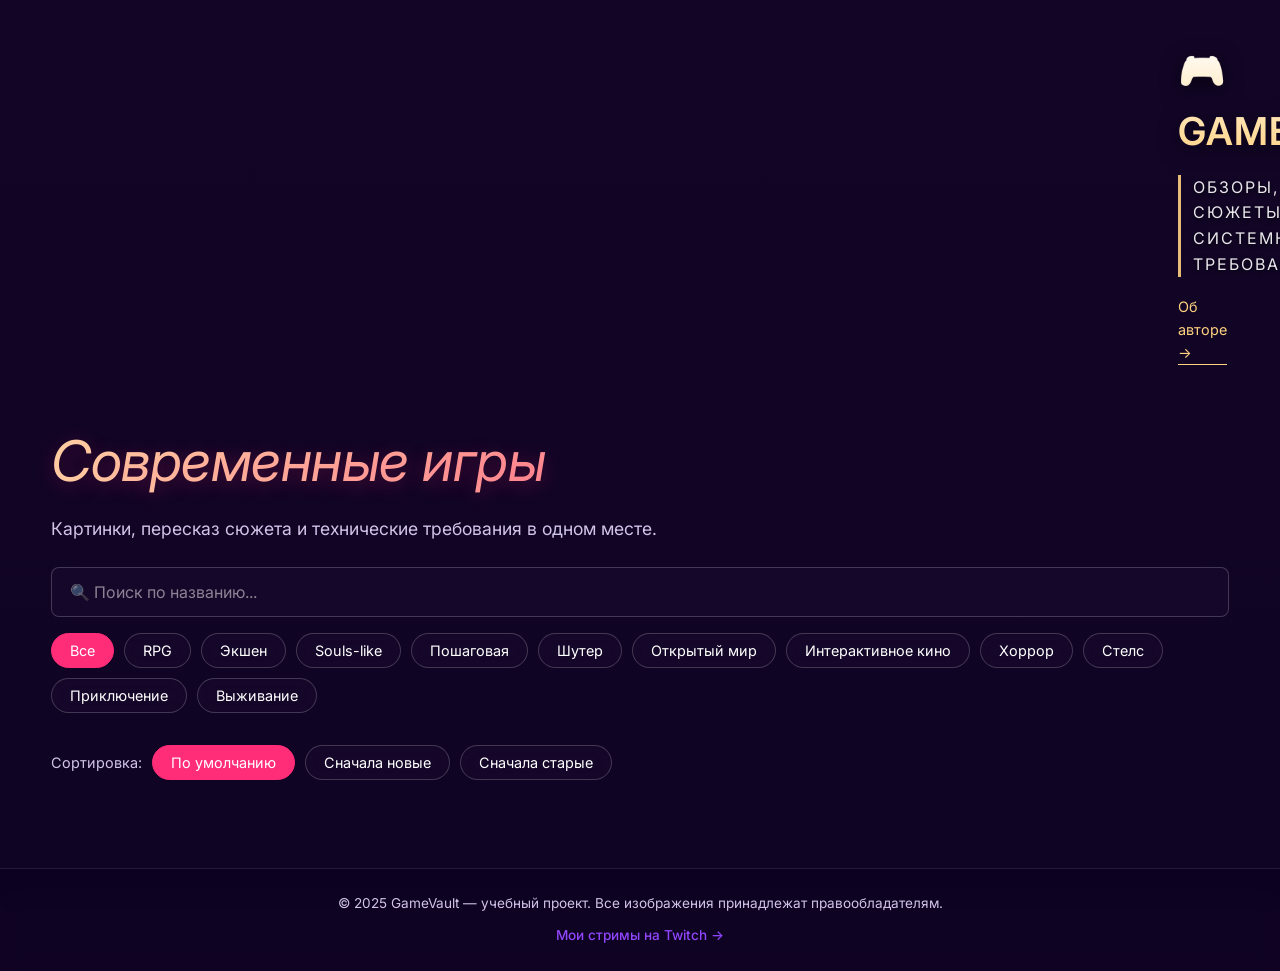
==== index.html @ 9f4f4d4e "Add files via upload" ====
<!DOCTYPE html>
<html lang="ru">
<head>
  <title>GameVault — современные игры</title>

  <!-- Open Graph теги для красивых ссылок в соцсетях -->
  <meta property="og:title" content="GameVault — современные игры" />
  <meta property="og:description" content="Картинки, пересказ сюжета и технические требования в одном месте." />
  <meta property="og:type" content="website" />
  <!-- Ссылка на картинку-превью. ОБЯЗАТЕЛЬНО замените "ВАШ-НИКНЕЙМ" на ваш ник на GitHub, когда загрузите сайт! -->
  <meta property="og:image" content="https://wortezilor.github.io/my-games-site/images/bg.jpg" />
 <meta charset="UTF-8" />
  <meta name="viewport" content="width=device-width, initial-scale=1.0" />
  <title>GameVault — современные игры</title>
  <link rel="preconnect" href="https://fonts.googleapis.com">
  <link rel="preconnect" href="https://fonts.gstatic.com" crossorigin>
  <link href="https://fonts.googleapis.com/css2?family=Inter:wght@400;500;600&display=swap" rel="stylesheet">
  <link rel="stylesheet" href="style.css" />
</head>
<body>

  <header class="site-header">
    <a href="index.html" class="logo">🎮 GameVault</a>
    <p class="tagline">Обзоры, сюжеты и системные требования</p>
	    <a href="about.html" style="color: var(--gold); font-size: 0.9rem; text-decoration: none; margin-top: 10px; border-bottom: 1px solid var(--gold); display: inline-block;">Об авторе →</a>
  </header>

  <main class="container">
    <section class="hero">
      <h1>Современные игры</h1>
      <p>Картинки, пересказ сюжета и технические требования в одном месте.</p>

      <input 
        type="text" 
        id="searchInput" 
        class="search-input" 
        placeholder="🔍 Поиск по названию..."
      />

                 <div class="filters" id="filters">
        <button class="filter-btn active" data-genre="all">Все</button>
        <button class="filter-btn" data-genre="RPG">RPG</button>
        <button class="filter-btn" data-genre="Экшен">Экшен</button>
        <button class="filter-btn" data-genre="Souls-like">Souls-like</button>
        <button class="filter-btn" data-genre="Пошаговая">Пошаговая</button>
        <button class="filter-btn" data-genre="Шутер">Шутер</button>
        <button class="filter-btn" data-genre="Открытый мир">Открытый мир</button>
        <button class="filter-btn" data-genre="Интерактивное кино">Интерактивное кино</button>
        <button class="filter-btn" data-genre="Хоррор">Хоррор</button>
        <button class="filter-btn" data-genre="Стелс">Стелс</button>
        <!-- Добавили новые -->
        <button class="filter-btn" data-genre="Приключение">Приключение</button>
        <button class="filter-btn" data-genre="Выживание">Выживание</button>
      </div>

      <!-- НОВЫЙ БЛОК: Сортировка -->
      <div class="sort-controls" style="margin-bottom: 24px; display: flex; gap: 10px; align-items: center; flex-wrap: wrap;">
        <span style="color: var(--text-dim); font-size: 0.9rem;">Сортировка:</span>
        <button class="filter-btn active sort-btn" data-sort="default">По умолчанию</button>
        <button class="filter-btn sort-btn" data-sort="newest">Сначала новые</button>
        <button class="filter-btn sort-btn" data-sort="oldest">Сначала старые</button>
      </div>
    </section>

    <section id="gamesGrid" class="games-grid"></section>
    <p id="noResults" class="no-results" hidden>Игр не найдено 😔</p>
  </main>

    <footer class="site-footer">
    <p>© 2025 GameVault — учебный проект. Все изображения принадлежат правообладателям.</p>
    <p style="margin-top: 10px;">
      <a href="https://www.twitch.tv/wortezilor" target="_blank" rel="noopener noreferrer" style="color: #9146FF; font-weight: 500; text-decoration: none;">Мои стримы на Twitch →</a>
    </p>
  </footer>

  <script src="data/games.js"></script>
    <!-- Кнопка наверх -->
  <button id="scrollTopBtn" class="scroll-top" title="Наверх">↑</button>
  <script src="script.js"></script>
</body>
</html>
---- style.css ----
/* GameVault — полный файл стилей (v10 финал) */

* { box-sizing: border-box; margin: 0; padding: 0; }

:root {
  --accent: #ff2d78;
  --accent-2: #ff6b1a;
  --gold: #ffd280;
  --bg-card: rgba(26, 10, 46, 0.75); 
  --border: rgba(255, 45, 120, 0.3);
  --text: #ffffff;
  --text-dim: #d1c4e9;
}

body {
  font-family: 'Inter', system-ui, sans-serif;
  background-color: #1a0a2e;
  
  /* Фон с пальмами из папки images */
  background-image: 
    linear-gradient(rgba(13, 2, 33, 0.6), rgba(13, 2, 33, 0.8)),
    url('images/bg.jpg');
  background-size: cover;
  background-position: center;
  background-attachment: fixed;
  background-repeat: no-repeat;
  
  color: var(--text);
  line-height: 1.6;
  min-height: 100vh;
  display: flex;
  flex-direction: column;
}

img { display: block; max-width: 100%; }
a { color: inherit; text-decoration: none; }

.container {
  width: min(1200px, 92%);
  margin: 0 auto;
  flex: 1;
  padding: 32px 0 64px;
}

/* ===== ХЕДЕР / ФУТЕР ===== */
.site-header {
  display: flex;
  flex-direction: column;
  align-items: flex-start;
  gap: 8px;
  padding: 40px min(1200px, 92%) 20px;
}

.logo {
  font-family: 'Inter', sans-serif;
  font-size: 2.4rem;
  font-weight: 600;
  letter-spacing: 1px;
  text-decoration: none;
  
  /* Бело-золотой градиент */
  background: linear-gradient(180deg, #ffffff 0%, var(--gold) 100%);
  -webkit-background-clip: text;
  background-clip: text;
  -webkit-text-fill-color: transparent;
  color: transparent;
  
  filter: drop-shadow(0 4px 10px rgba(0,0,0,0.6));
  text-transform: uppercase;
}

.tagline {
  color: #fff;
  font-family: 'Inter', sans-serif;
  font-size: 1rem;
  font-weight: 400;
  letter-spacing: 2px;
  text-transform: uppercase;
  opacity: 0.9;
  text-shadow: 0 2px 5px rgba(0,0,0,0.8);
  border-left: 3px solid var(--gold);
  padding-left: 12px;
  margin-top: 4px;
}

.back-link {
  color: var(--gold);
  font-weight: 500;
  font-size: 1rem;
  text-decoration: none;
  text-transform: uppercase;
  letter-spacing: 1px;
  text-shadow: 0 2px 5px rgba(0,0,0,0.8);
  transition: color 0.2s;
}
.back-link:hover { color: #fff; }

.site-footer {
  text-align: center;
  padding: 24px;
  color: var(--text-dim);
  font-size: 0.85rem;
  border-top: 1px solid rgba(255, 255, 255, 0.1);
  background: rgba(13, 2, 33, 0.8);
  backdrop-filter: blur(10px);
}

/* ===== ГЛАВНАЯ ===== */
.hero h1 {
  font-size: clamp(2.2rem, 5vw, 3.5rem);
  font-weight: 400;
  font-style: italic;
  margin-bottom: 8px;
  
  background: linear-gradient(90deg, #ffd6a5 0%, #ff2d78 100%);
  -webkit-background-clip: text;
  background-clip: text;
  -webkit-text-fill-color: transparent;
  color: transparent;
  
  text-shadow: 0 4px 20px rgba(255, 45, 120, 0.3);
  letter-spacing: -0.5px;
}
.hero p { color: var(--text-dim); margin-bottom: 24px; font-weight: 400; font-size: 1.1rem; }

.search-input {
  width: 100%;
  padding: 14px 18px;
  border-radius: 8px;
  border: 1px solid rgba(255, 255, 255, 0.2);
  background: rgba(26, 10, 46, 0.6);
  backdrop-filter: blur(10px);
  color: var(--text);
  font-family: 'Inter', sans-serif;
  font-size: 1rem;
  font-weight: 400;
  outline: none;
  margin-bottom: 16px;
  transition: border-color 0.2s, background 0.2s;
}
.search-input:focus {
  border-color: var(--accent);
  background: rgba(26, 10, 46, 0.9);
}
.search-input::placeholder { color: rgba(255, 255, 255, 0.5); }

.filters { display: flex; gap: 10px; flex-wrap: wrap; margin-bottom: 32px; }
.filter-btn {
  padding: 8px 18px;
  border-radius: 20px;
  border: 1px solid rgba(255, 255, 255, 0.2);
  background: rgba(26, 10, 46, 0.5);
  backdrop-filter: blur(10px);
  color: var(--text);
  cursor: pointer;
  font-family: 'Inter', sans-serif;
  font-size: 0.9rem;
  font-weight: 400;
  transition: all 0.2s;
}
.filter-btn:hover { border-color: var(--accent); background: rgba(255, 45, 120, 0.2); }
.filter-btn.active { background: var(--accent); color: #fff; border-color: var(--accent); }

/* ===== КАРТОЧКИ ===== */
.games-grid {
  display: grid;
  grid-template-columns: repeat(auto-fill, minmax(280px, 1fr));
  gap: 24px;
}
.game-card {
  background: var(--bg-card);
  backdrop-filter: blur(12px);
  border: 1px solid rgba(255, 255, 255, 0.1);
  border-radius: 12px;
  overflow: hidden;
  transition: transform 0.2s, border-color 0.2s, box-shadow 0.2s;
  display: flex;
  flex-direction: column;
}
.game-card:hover {
  transform: translateY(-6px);
  border-color: var(--accent);
  box-shadow: 0 12px 30px rgba(255, 45, 120, 0.3);
}
.card-cover { 
  overflow: hidden; 
  background: #171a22;
  width: 100%;
}
.card-cover img {
  width: 100%;
  aspect-ratio: 16 / 10;
  object-fit: cover;
  transition: transform 0.4s;
}
.game-card:hover .card-cover img { transform: scale(1.05); }
.card-body { padding: 16px; flex: 1; display: flex; flex-direction: column; }
.card-body h3 { margin-bottom: 4px; font-size: 1.1rem; font-weight: 500; color: #fff; }
.card-genre { color: var(--accent-2); font-size: 0.85rem; font-weight: 400; margin-bottom: 8px; }
.card-desc { color: var(--text-dim); font-size: 0.9rem; font-weight: 400; }

.no-results { text-align: center; color: var(--text-dim); padding: 40px 0; font-size: 1.1rem; }

/* ===== СТРАНИЦА ИГРЫ ===== */
.game-detail h1 {
  font-size: clamp(1.8rem, 4vw, 2.5rem);
  font-weight: 500;
  color: #fff;
  text-shadow: 0 2px 15px rgba(0,0,0,0.5);
}
.detail-top { display: grid; grid-template-columns: 360px 1fr; gap: 28px; margin-bottom: 40px; }
@media (max-width: 720px) { .detail-top { grid-template-columns: 1fr; } }

.detail-cover {
  width: 100%;
  border-radius: 12px;
  border: 1px solid rgba(255, 255, 255, 0.2);
  object-fit: cover;
  cursor: zoom-in;
  transition: transform 0.2s, border-color 0.2s;
}
.detail-cover:hover { transform: scale(1.02); border-color: var(--accent); }

.meta { color: var(--accent-2); font-weight: 500; margin: 8px 0; font-size: 0.95rem; }
.release { color: var(--text-dim); margin-bottom: 12px; font-weight: 400; }
.platforms { display: flex; gap: 8px; flex-wrap: wrap; margin-bottom: 16px; }
.tag { padding: 4px 12px; border-radius: 20px; background: rgba(255, 255, 255, 0.1); color: #fff; font-size: 0.8rem; font-weight: 400; border: 1px solid rgba(255, 255, 255, 0.2); }
.short-desc { color: var(--text-dim); font-weight: 400; }

.game-detail section { margin-bottom: 40px; }
.game-detail h2 { font-size: 1.3rem; font-weight: 500; margin-bottom: 16px; padding-bottom: 8px; border-bottom: 1px solid rgba(255, 255, 255, 0.2); color: #fff; }
.game-detail h2 small { font-size: 0.8rem; color: var(--text-dim); font-weight: 400; margin-left: 8px; }
.game-detail h3 { margin-bottom: 10px; color: #fff; font-size: 1.1rem; font-weight: 500; }

/* ===== ГАЛЕРЕЯ ===== */
.gallery { display: grid; grid-template-columns: repeat(auto-fill, minmax(320px, 1fr)); gap: 16px; }
.gallery img { width: 100%; aspect-ratio: 16 / 9; object-fit: cover; border-radius: 8px; border: 1px solid rgba(255, 255, 255, 0.1); cursor: zoom-in; transition: transform 0.2s, border-color 0.2s; }
.gallery img:hover { transform: scale(1.02); border-color: var(--accent); }

/* ===== VK ВИДЕО ===== */
.video-wrap { position: relative; padding-bottom: 56.25%; height: 0; border-radius: 8px; overflow: hidden; border: 1px solid rgba(255, 255, 255, 0.1); background: #000; }
.video-wrap iframe { position: absolute; inset: 0; width: 100%; height: 100%; border: 0; }

/* ===== СЮЖЕТ ===== */
.story p { color: var(--text-dim); margin-bottom: 12px; font-weight: 400; }
.story details { margin-top: 12px; padding: 12px 16px; background: var(--bg-card); backdrop-filter: blur(10px); border: 1px solid rgba(255, 255, 255, 0.1); border-radius: 8px; }
.story summary { cursor: pointer; color: var(--accent-2); font-weight: 500; }

/* ===== ТРЕБОВАНИЯ ===== */
.req-grid { display: grid; grid-template-columns: 1fr 1fr; gap: 24px; }
@media (max-width: 720px) { .req-grid { grid-template-columns: 1fr; } }
.req-grid table { width: 100%; border-collapse: collapse; background: var(--bg-card); backdrop-filter: blur(10px); border-radius: 8px; overflow: hidden; border: 1px solid rgba(255, 255, 255, 0.1); }
.req-grid td { padding: 10px 14px; border-bottom: 1px solid rgba(255, 255, 255, 0.1); font-size: 0.9rem; font-weight: 400; }
.req-grid tr:last-child td { border-bottom: 0; }
.req-grid td:first-child { color: var(--text-dim); width: 40%; }

.loading { text-align: center; color: var(--text-dim); padding: 60px 0; }

/* ===== ЛАЙТБОКС ===== */
.lightbox { position: fixed; inset: 0; background: rgba(13, 2, 33, 0.95); backdrop-filter: blur(10px); z-index: 1000; display: flex; align-items: center; justify-content: center; padding: 40px; animation: fadeIn 0.2s ease; }
.lightbox[hidden] { display: none; }
@keyframes fadeIn { from { opacity: 0; } to { opacity: 1; } }
.lightbox img { max-width: 92vw; max-height: 88vh; width: auto; height: auto; object-fit: contain; border-radius: 8px; box-shadow: 0 20px 60px rgba(0, 0, 0, 0.8); animation: zoomIn 0.25s ease; }
@keyframes zoomIn { from { transform: scale(0.95); opacity: 0; } to { transform: scale(1); opacity: 1; } }

.lb-close, .lb-prev, .lb-next { position: absolute; background: rgba(26, 10, 46, 0.8); border: 1px solid rgba(255, 255, 255, 0.3); color: #fff; cursor: pointer; transition: all 0.2s; z-index: 1001; font-family: 'Inter', sans-serif; font-weight: 400; }
.lb-close { top: 24px; right: 24px; width: 48px; height: 48px; border-radius: 50%; font-size: 1.2rem; }
.lb-close:hover { background: var(--accent); border-color: var(--accent); }
.lb-prev, .lb-next { top: 50%; transform: translateY(-50%); width: 56px; height: 56px; border-radius: 50%; font-size: 1.8rem; display: flex; align-items: center; justify-content: center; }
.lb-prev { left: 24px; }
.lb-next { right: 24px; }
.lb-prev:hover, .lb-next:hover { background: var(--accent); border-color: var(--accent); }
@media (max-width: 600px) { .lightbox { padding: 16px; } .lb-prev, .lb-next { width: 44px; height: 44px; font-size: 1.5rem; } .lb-close { width: 40px; height: 40px; top: 16px; right: 16px; } }
/* ===== КНОПКА ВВЕРХ ===== */
.scroll-top {
  position: fixed;
  bottom: 30px;
  right: 30px;
  width: 50px;
  height: 50px;
  border-radius: 50%;
  background: var(--gold);
  color: #1a0a2e;
  border: none;
  font-size: 1.5rem;
  font-weight: bold;
  cursor: pointer;
  display: flex;
  align-items: center;
  justify-content: center;
  opacity: 0;
  visibility: hidden;
  transition: all 0.3s ease;
  z-index: 999;
  box-shadow: 0 4px 15px rgba(0,0,0,0.5);
}

.scroll-top.show {
  opacity: 1;
  visibility: visible;
}

.scroll-top:hover {
  background: #fff;
  transform: translateY(-5px);
}
/* ===== СТРАНИЦА ОБ АВТОРЕ ===== */
.about-card {
  background: var(--bg-card);
  backdrop-filter: blur(12px);
  border: 1px solid rgba(255, 255, 255, 0.1);
  border-radius: 16px;
  padding: 40px;
  max-width: 800px;
  margin: 0 auto;
  text-align: center;
}

.about-avatar {
  width: 200px; /* Уменьшили размер (было 260) */
  height: 200px; 
  object-fit: cover; 
  border-radius: 24px; /* Увеличили скругление (было 12, стало более круглым) */
  display: block;
  margin: 0 auto 20px; 
  border: 3px solid var(--gold); 
  box-shadow: 0 8px 25px rgba(0, 0, 0, 0.6); 
}

.about-card h1 {
  font-size: 2rem;
  font-weight: 500;
  color: var(--gold);
  margin-bottom: 20px;
}

.about-text {
  color: var(--text-dim);
  font-size: 1.1rem;
  margin-bottom: 16px;
  line-height: 1.8;
}

.about-games {
  margin-top: 40px;
  padding-top: 20px;
  border-top: 1px solid rgba(255, 255, 255, 0.1);
}

.about-games h2 {
  font-size: 1.2rem;
  color: #fff;
  font-weight: 500;
  margin-bottom: 20px;
}

.about-games-grid {
  display: flex;
  justify-content: center;
  gap: 15px;
  flex-wrap: wrap;
}

.about-games-grid img {
  width: 120px;
  border-radius: 8px;
  border: 1px solid rgba(255, 255, 255, 0.2);
}
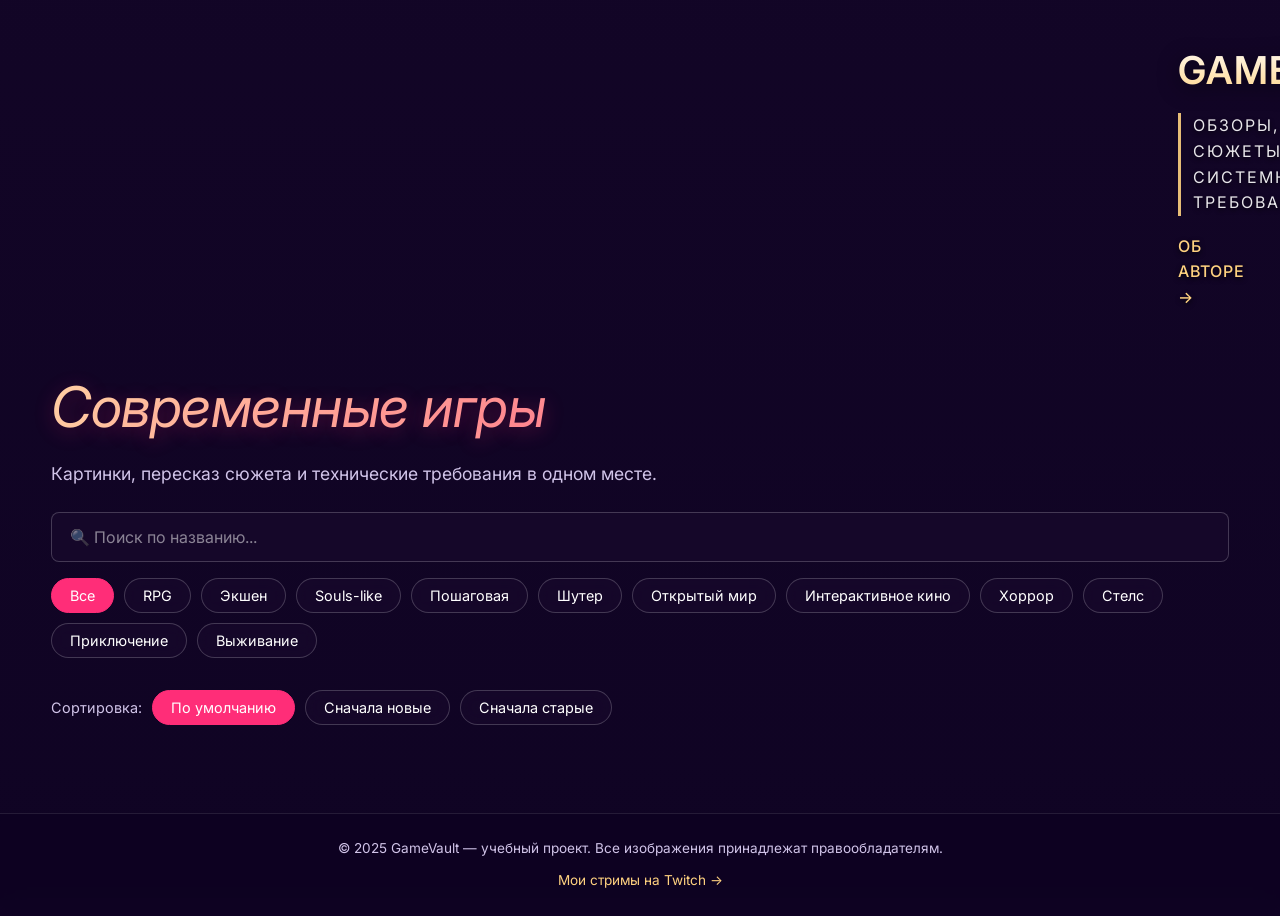
==== commit 61543c25: "index.html" ====
--- a/index.html
+++ b/index.html
@@ -1,17 +1,15 @@
 <!DOCTYPE html>
 <html lang="ru">
 <head>
+  <meta charset="UTF-8" />
+  <meta name="viewport" content="width=device-width, initial-scale=1.0" />
   <title>GameVault — современные игры</title>
-
-  <!-- Open Graph теги для красивых ссылок в соцсетях -->
+  
   <meta property="og:title" content="GameVault — современные игры" />
   <meta property="og:description" content="Картинки, пересказ сюжета и технические требования в одном месте." />
   <meta property="og:type" content="website" />
-  <!-- Ссылка на картинку-превью. ОБЯЗАТЕЛЬНО замените "ВАШ-НИКНЕЙМ" на ваш ник на GitHub, когда загрузите сайт! -->
   <meta property="og:image" content="https://wortezilor.github.io/my-games-site/images/bg.jpg" />
- <meta charset="UTF-8" />
-  <meta name="viewport" content="width=device-width, initial-scale=1.0" />
-  <title>GameVault — современные игры</title>
+  
   <link rel="preconnect" href="https://fonts.googleapis.com">
   <link rel="preconnect" href="https://fonts.gstatic.com" crossorigin>
   <link href="https://fonts.googleapis.com/css2?family=Inter:wght@400;500;600&display=swap" rel="stylesheet">
@@ -20,9 +18,9 @@
 <body>
 
   <header class="site-header">
-    <a href="index.html" class="logo">🎮 GameVault</a>
+    <a href="index.html" class="logo">GameVault</a>
     <p class="tagline">Обзоры, сюжеты и системные требования</p>
-	    <a href="about.html" style="color: var(--gold); font-size: 0.9rem; text-decoration: none; margin-top: 10px; border-bottom: 1px solid var(--gold); display: inline-block;">Об авторе →</a>
+    <a href="about.html" class="back-link" style="margin-top: 10px;">Об авторе →</a>
   </header>
 
   <main class="container">
@@ -37,7 +35,7 @@
         placeholder="🔍 Поиск по названию..."
       />
 
-                 <div class="filters" id="filters">
+      <div class="filters" id="filters">
         <button class="filter-btn active" data-genre="all">Все</button>
         <button class="filter-btn" data-genre="RPG">RPG</button>
         <button class="filter-btn" data-genre="Экшен">Экшен</button>
@@ -48,12 +46,10 @@
         <button class="filter-btn" data-genre="Интерактивное кино">Интерактивное кино</button>
         <button class="filter-btn" data-genre="Хоррор">Хоррор</button>
         <button class="filter-btn" data-genre="Стелс">Стелс</button>
-        <!-- Добавили новые -->
         <button class="filter-btn" data-genre="Приключение">Приключение</button>
         <button class="filter-btn" data-genre="Выживание">Выживание</button>
       </div>
 
-      <!-- НОВЫЙ БЛОК: Сортировка -->
       <div class="sort-controls" style="margin-bottom: 24px; display: flex; gap: 10px; align-items: center; flex-wrap: wrap;">
         <span style="color: var(--text-dim); font-size: 0.9rem;">Сортировка:</span>
         <button class="filter-btn active sort-btn" data-sort="default">По умолчанию</button>
@@ -66,16 +62,26 @@
     <p id="noResults" class="no-results" hidden>Игр не найдено 😔</p>
   </main>
 
-    <footer class="site-footer">
+  <footer class="site-footer">
     <p>© 2025 GameVault — учебный проект. Все изображения принадлежат правообладателям.</p>
-    <p style="margin-top: 10px;">
-      <a href="https://www.twitch.tv/wortezilor" target="_blank" rel="noopener noreferrer" style="color: #9146FF; font-weight: 500; text-decoration: none;">Мои стримы на Twitch →</a>
-    </p>
+    <p style="margin-top: 10px;"><a href="https://www.twitch.tv/твой_ник" target="_blank" style="color: var(--gold); text-decoration: none;">Мои стримы на Twitch →</a></p>
   </footer>
 
+  <button id="scrollTopBtn" class="scroll-top" title="Наверх">↑</button>
+
   <script src="data/games.js"></script>
-    <!-- Кнопка наверх -->
-  <button id="scrollTopBtn" class="scroll-top" title="Наверх">↑</button>
   <script src="script.js"></script>
+  <script>
+    const scrollTopBtn = document.getElementById("scrollTopBtn");
+    if (scrollTopBtn) {
+      window.addEventListener("scroll", () => {
+        if (window.scrollY > 300) scrollTopBtn.classList.add("show");
+        else scrollTopBtn.classList.remove("show");
+      });
+      scrollTopBtn.addEventListener("click", () => {
+        window.scrollTo({ top: 0, behavior: "smooth" });
+      });
+    }
+  </script>
 </body>
-</html>+</html>
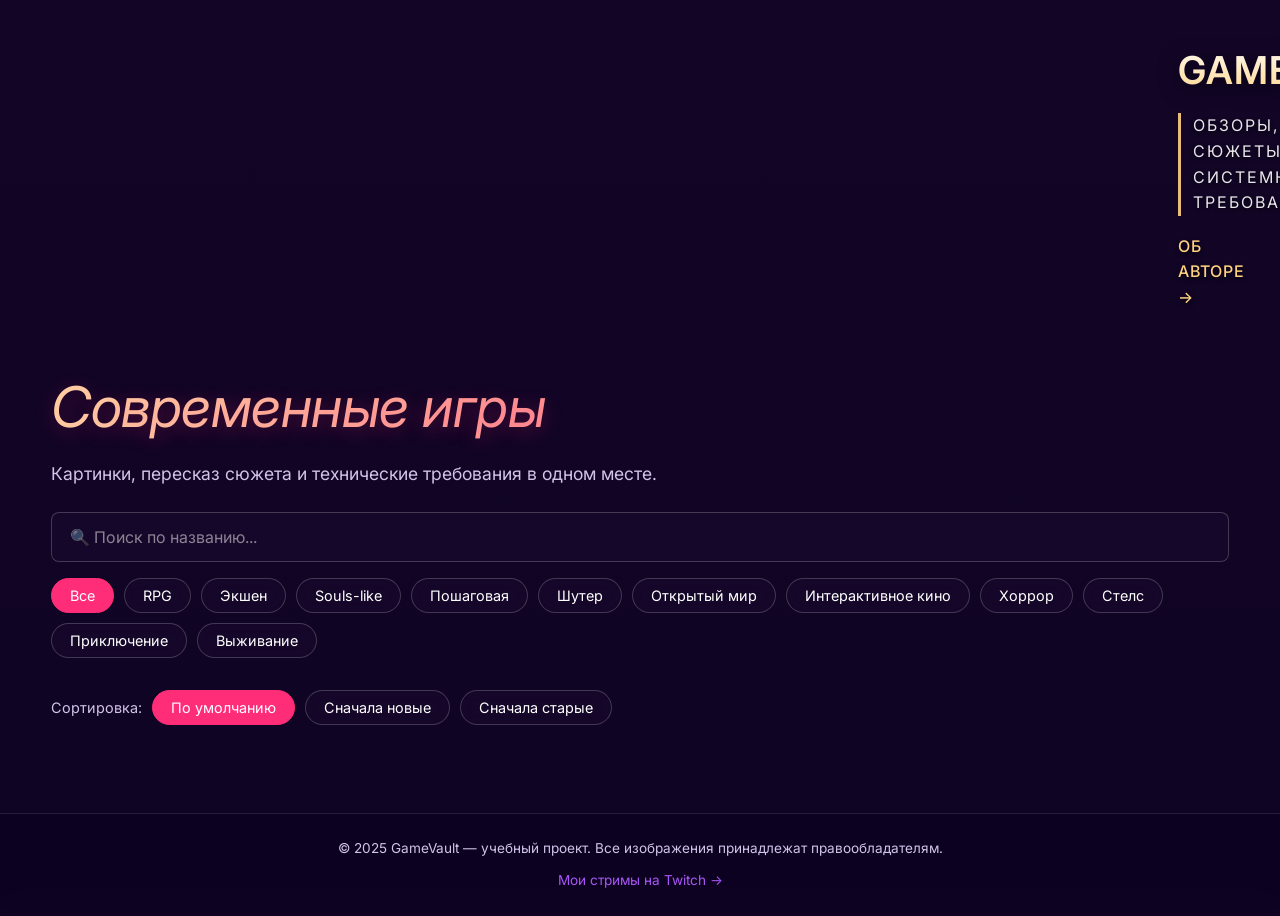
==== commit 571b45ad: "index.html" ====
--- a/index.html
+++ b/index.html
@@ -8,7 +8,6 @@
   <meta property="og:title" content="GameVault — современные игры" />
   <meta property="og:description" content="Картинки, пересказ сюжета и технические требования в одном месте." />
   <meta property="og:type" content="website" />
-  <meta property="og:image" content="https://wortezilor.github.io/my-games-site/images/bg.jpg" />
   
   <link rel="preconnect" href="https://fonts.googleapis.com">
   <link rel="preconnect" href="https://fonts.gstatic.com" crossorigin>
@@ -28,12 +27,7 @@
       <h1>Современные игры</h1>
       <p>Картинки, пересказ сюжета и технические требования в одном месте.</p>
 
-      <input 
-        type="text" 
-        id="searchInput" 
-        class="search-input" 
-        placeholder="🔍 Поиск по названию..."
-      />
+      <input type="text" id="searchInput" class="search-input" placeholder="🔍 Поиск по названию..." />
 
       <div class="filters" id="filters">
         <button class="filter-btn active" data-genre="all">Все</button>
@@ -64,7 +58,7 @@
 
   <footer class="site-footer">
     <p>© 2025 GameVault — учебный проект. Все изображения принадлежат правообладателям.</p>
-    <p style="margin-top: 10px;"><a href="https://www.twitch.tv/твой_ник" target="_blank" style="color: var(--gold); text-decoration: none;">Мои стримы на Twitch →</a></p>
+    <p style="margin-top: 10px;"><a href="https://www.twitch.tv/ВАШ_НИК" target="_blank" style="color: #a855f7; text-decoration: none;">Мои стримы на Twitch →</a></p>
   </footer>
 
   <button id="scrollTopBtn" class="scroll-top" title="Наверх">↑</button>
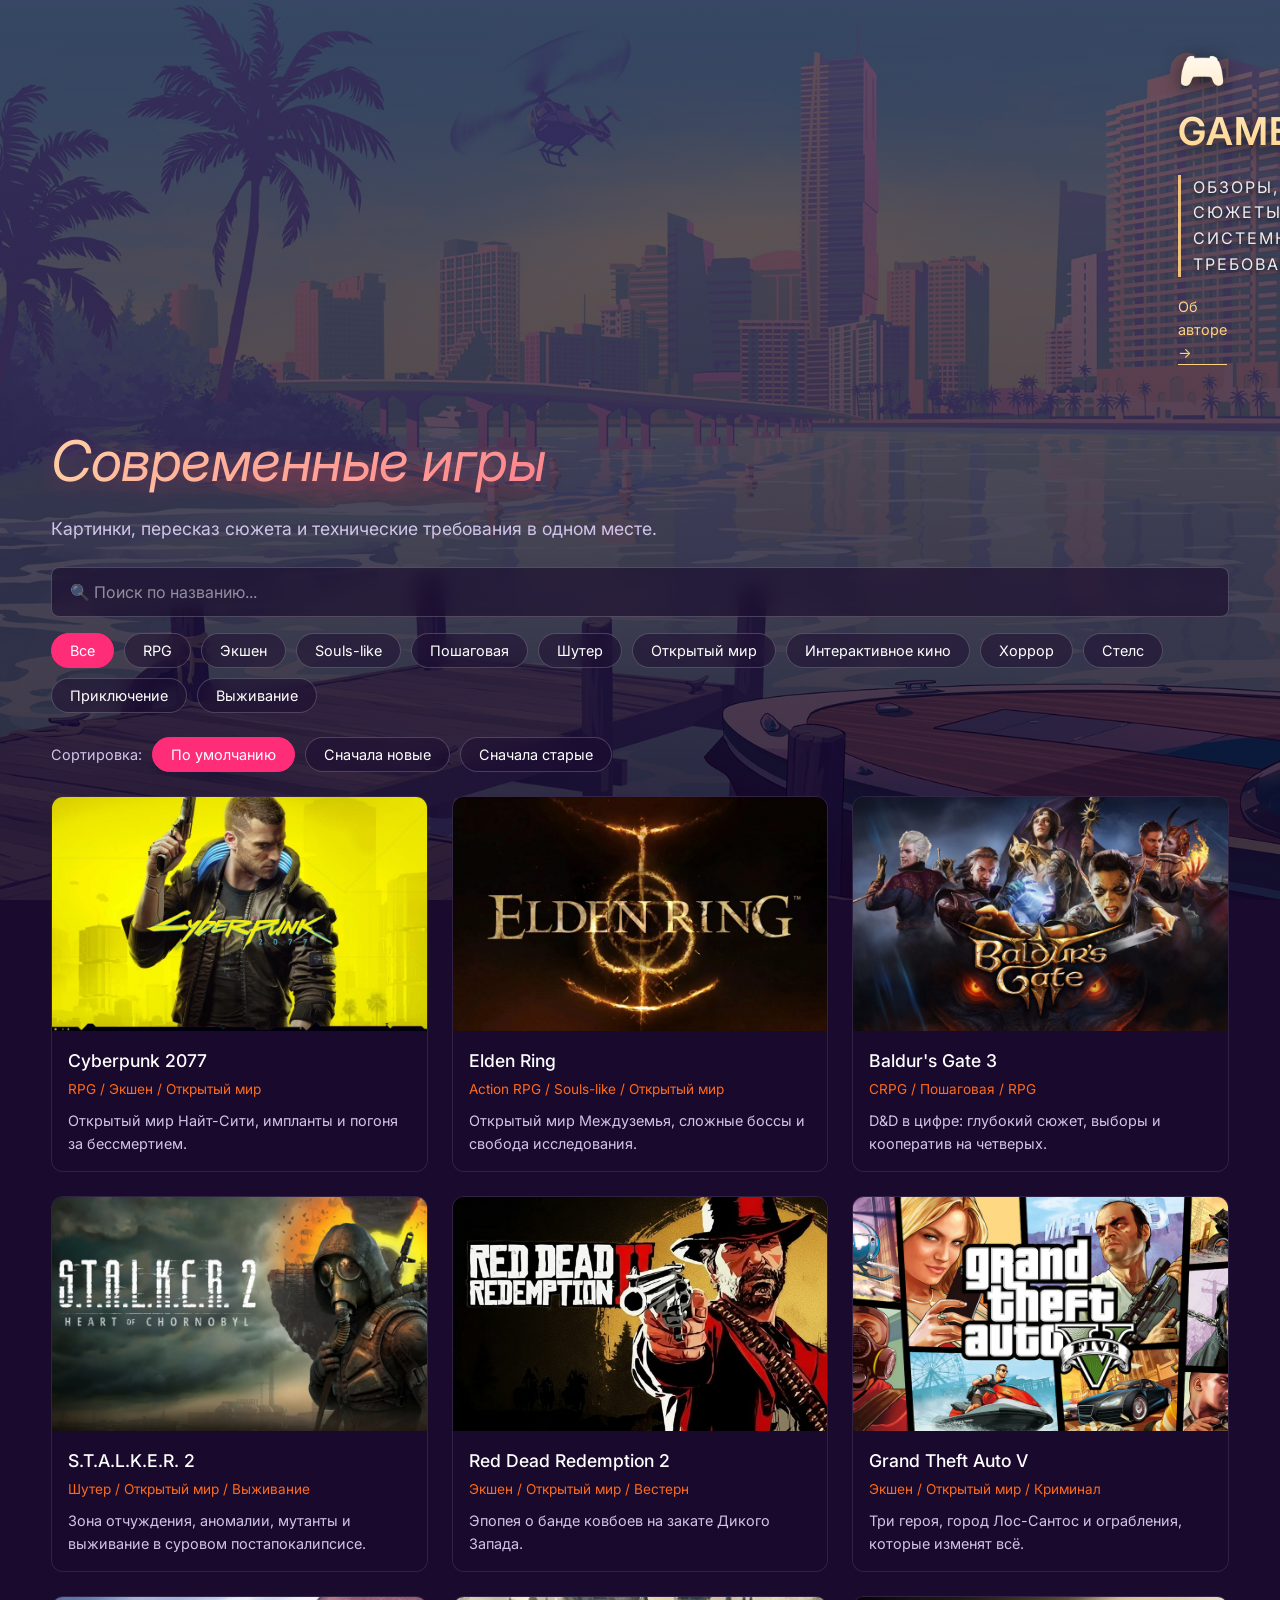
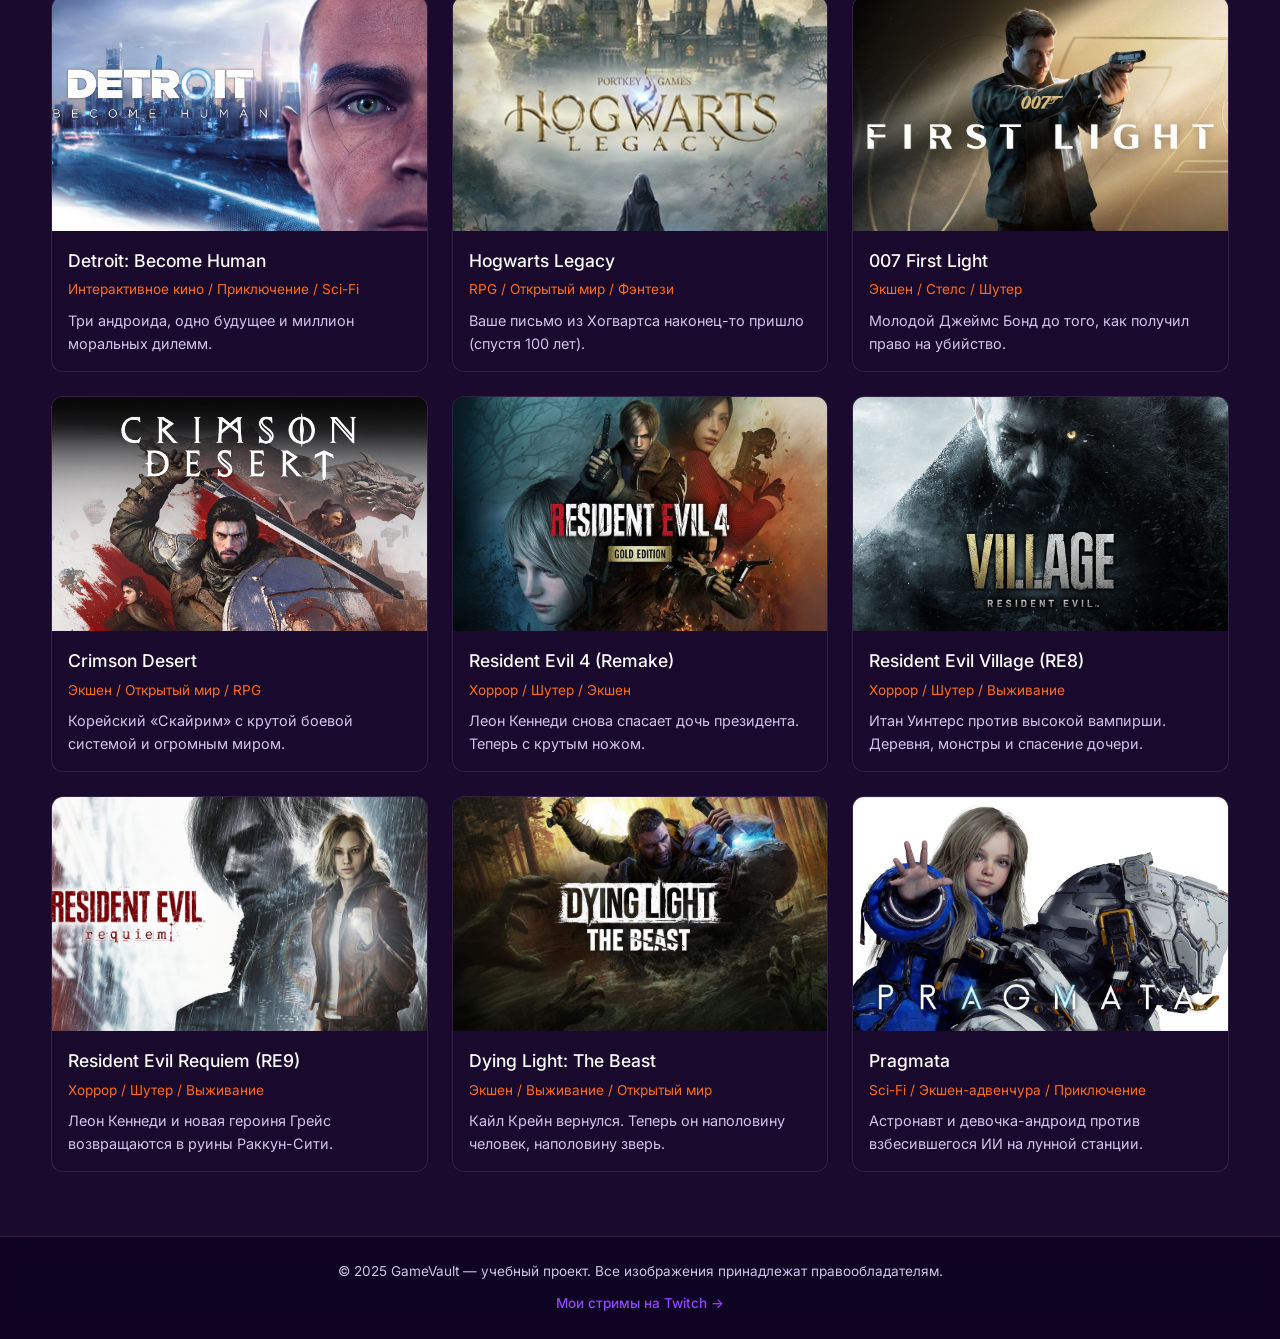
==== commit 4e1039a7: "Update index.html" ====
--- a/index.html
+++ b/index.html
@@ -1,14 +1,17 @@
 <!DOCTYPE html>
 <html lang="ru">
 <head>
-  <meta charset="UTF-8" />
-  <meta name="viewport" content="width=device-width, initial-scale=1.0" />
   <title>GameVault — современные игры</title>
-  
+
+  <!-- Open Graph теги для красивых ссылок в соцсетях -->
   <meta property="og:title" content="GameVault — современные игры" />
   <meta property="og:description" content="Картинки, пересказ сюжета и технические требования в одном месте." />
   <meta property="og:type" content="website" />
-  
+  <!-- Ссылка на картинку-превью. ОБЯЗАТЕЛЬНО замените "ВАШ-НИКНЕЙМ" на ваш ник на GitHub, когда загрузите сайт! -->
+  <meta property="og:image" content="https://wortezilor.github.io/my-games-site/images/bg.jpg" />
+ <meta charset="UTF-8" />
+  <meta name="viewport" content="width=device-width, initial-scale=1.0" />
+  <title>GameVault — современные игры</title>
   <link rel="preconnect" href="https://fonts.googleapis.com">
   <link rel="preconnect" href="https://fonts.gstatic.com" crossorigin>
   <link href="https://fonts.googleapis.com/css2?family=Inter:wght@400;500;600&display=swap" rel="stylesheet">
@@ -17,9 +20,9 @@
 <body>
 
   <header class="site-header">
-    <a href="index.html" class="logo">GameVault</a>
+    <a href="index.html" class="logo">🎮 GameVault</a>
     <p class="tagline">Обзоры, сюжеты и системные требования</p>
-    <a href="about.html" class="back-link" style="margin-top: 10px;">Об авторе →</a>
+	    <a href="about.html" style="color: var(--gold); font-size: 0.9rem; text-decoration: none; margin-top: 10px; border-bottom: 1px solid var(--gold); display: inline-block;">Об авторе →</a>
   </header>
 
   <main class="container">
@@ -27,9 +30,14 @@
       <h1>Современные игры</h1>
       <p>Картинки, пересказ сюжета и технические требования в одном месте.</p>
 
-      <input type="text" id="searchInput" class="search-input" placeholder="🔍 Поиск по названию..." />
+      <input 
+        type="text" 
+        id="searchInput" 
+        class="search-input" 
+        placeholder="🔍 Поиск по названию..."
+      />
 
-      <div class="filters" id="filters">
+                 <div class="filters" id="filters">
         <button class="filter-btn active" data-genre="all">Все</button>
         <button class="filter-btn" data-genre="RPG">RPG</button>
         <button class="filter-btn" data-genre="Экшен">Экшен</button>
@@ -40,10 +48,12 @@
         <button class="filter-btn" data-genre="Интерактивное кино">Интерактивное кино</button>
         <button class="filter-btn" data-genre="Хоррор">Хоррор</button>
         <button class="filter-btn" data-genre="Стелс">Стелс</button>
+        <!-- Добавили новые -->
         <button class="filter-btn" data-genre="Приключение">Приключение</button>
         <button class="filter-btn" data-genre="Выживание">Выживание</button>
       </div>
 
+      <!-- НОВЫЙ БЛОК: Сортировка -->
       <div class="sort-controls" style="margin-bottom: 24px; display: flex; gap: 10px; align-items: center; flex-wrap: wrap;">
         <span style="color: var(--text-dim); font-size: 0.9rem;">Сортировка:</span>
         <button class="filter-btn active sort-btn" data-sort="default">По умолчанию</button>
@@ -56,26 +66,16 @@
     <p id="noResults" class="no-results" hidden>Игр не найдено 😔</p>
   </main>
 
-  <footer class="site-footer">
+    <footer class="site-footer">
     <p>© 2025 GameVault — учебный проект. Все изображения принадлежат правообладателям.</p>
-    <p style="margin-top: 10px;"><a href="https://www.twitch.tv/ВАШ_НИК" target="_blank" style="color: #a855f7; text-decoration: none;">Мои стримы на Twitch →</a></p>
+    <p style="margin-top: 10px;">
+      <a href="https://www.twitch.tv/wortezilor" target="_blank" rel="noopener noreferrer" style="color: #9146FF; font-weight: 500; text-decoration: none;">Мои стримы на Twitch →</a>
+    </p>
   </footer>
 
+  <script src="data/games.js"></script>
+    <!-- Кнопка наверх -->
   <button id="scrollTopBtn" class="scroll-top" title="Наверх">↑</button>
-
-  <script src="data/games.js"></script>
   <script src="script.js"></script>
-  <script>
-    const scrollTopBtn = document.getElementById("scrollTopBtn");
-    if (scrollTopBtn) {
-      window.addEventListener("scroll", () => {
-        if (window.scrollY > 300) scrollTopBtn.classList.add("show");
-        else scrollTopBtn.classList.remove("show");
-      });
-      scrollTopBtn.addEventListener("click", () => {
-        window.scrollTo({ top: 0, behavior: "smooth" });
-      });
-    }
-  </script>
 </body>
 </html>
--- a/style.css
+++ b/style.css
@@ -1,4 +1,4 @@
-/* GameVault — полный файл стилей (v10 финал) */
+/* GameVault — стили v11 (красивые таблицы требований) */
 
 * { box-sizing: border-box; margin: 0; padding: 0; }
 
@@ -15,16 +15,11 @@
 body {
   font-family: 'Inter', system-ui, sans-serif;
   background-color: #1a0a2e;
-  
-  /* Фон с пальмами из папки images */
-  background-image: 
-    linear-gradient(rgba(13, 2, 33, 0.6), rgba(13, 2, 33, 0.8)),
-    url('images/bg.jpg');
+  background-image: linear-gradient(rgba(13, 2, 33, 0.6), rgba(13, 2, 33, 0.8)), url('images/bg.jpg');
   background-size: cover;
   background-position: center;
   background-attachment: fixed;
   background-repeat: no-repeat;
-  
   color: var(--text);
   line-height: 1.6;
   min-height: 100vh;
@@ -35,164 +30,35 @@
 img { display: block; max-width: 100%; }
 a { color: inherit; text-decoration: none; }
 
-.container {
-  width: min(1200px, 92%);
-  margin: 0 auto;
-  flex: 1;
-  padding: 32px 0 64px;
-}
+.container { width: min(1200px, 92%); margin: 0 auto; flex: 1; padding: 32px 0 64px; }
 
 /* ===== ХЕДЕР / ФУТЕР ===== */
-.site-header {
-  display: flex;
-  flex-direction: column;
-  align-items: flex-start;
-  gap: 8px;
-  padding: 40px min(1200px, 92%) 20px;
-}
-
-.logo {
-  font-family: 'Inter', sans-serif;
-  font-size: 2.4rem;
-  font-weight: 600;
-  letter-spacing: 1px;
-  text-decoration: none;
-  
-  /* Бело-золотой градиент */
-  background: linear-gradient(180deg, #ffffff 0%, var(--gold) 100%);
-  -webkit-background-clip: text;
-  background-clip: text;
-  -webkit-text-fill-color: transparent;
-  color: transparent;
-  
-  filter: drop-shadow(0 4px 10px rgba(0,0,0,0.6));
-  text-transform: uppercase;
-}
-
-.tagline {
-  color: #fff;
-  font-family: 'Inter', sans-serif;
-  font-size: 1rem;
-  font-weight: 400;
-  letter-spacing: 2px;
-  text-transform: uppercase;
-  opacity: 0.9;
-  text-shadow: 0 2px 5px rgba(0,0,0,0.8);
-  border-left: 3px solid var(--gold);
-  padding-left: 12px;
-  margin-top: 4px;
-}
-
-.back-link {
-  color: var(--gold);
-  font-weight: 500;
-  font-size: 1rem;
-  text-decoration: none;
-  text-transform: uppercase;
-  letter-spacing: 1px;
-  text-shadow: 0 2px 5px rgba(0,0,0,0.8);
-  transition: color 0.2s;
-}
+.site-header { display: flex; flex-direction: column; align-items: flex-start; gap: 8px; padding: 40px min(1200px, 92%) 20px; }
+.logo { font-size: 2.4rem; font-weight: 600; letter-spacing: 1px; text-decoration: none; background: linear-gradient(180deg, #ffffff 0%, var(--gold) 100%); -webkit-background-clip: text; background-clip: text; -webkit-text-fill-color: transparent; color: transparent; filter: drop-shadow(0 4px 10px rgba(0,0,0,0.6)); text-transform: uppercase; }
+.tagline { color: #fff; font-size: 1rem; font-weight: 400; letter-spacing: 2px; text-transform: uppercase; opacity: 0.9; text-shadow: 0 2px 5px rgba(0,0,0,0.8); border-left: 3px solid var(--gold); padding-left: 12px; margin-top: 4px; }
+.back-link { color: var(--gold); font-weight: 500; font-size: 1rem; text-decoration: none; text-transform: uppercase; letter-spacing: 1px; text-shadow: 0 2px 5px rgba(0,0,0,0.8); transition: color 0.2s; }
 .back-link:hover { color: #fff; }
 
-.site-footer {
-  text-align: center;
-  padding: 24px;
-  color: var(--text-dim);
-  font-size: 0.85rem;
-  border-top: 1px solid rgba(255, 255, 255, 0.1);
-  background: rgba(13, 2, 33, 0.8);
-  backdrop-filter: blur(10px);
-}
+.site-footer { text-align: center; padding: 24px; color: var(--text-dim); font-size: 0.85rem; border-top: 1px solid rgba(255, 255, 255, 0.1); background: rgba(13, 2, 33, 0.8); backdrop-filter: blur(10px); }
 
 /* ===== ГЛАВНАЯ ===== */
-.hero h1 {
-  font-size: clamp(2.2rem, 5vw, 3.5rem);
-  font-weight: 400;
-  font-style: italic;
-  margin-bottom: 8px;
-  
-  background: linear-gradient(90deg, #ffd6a5 0%, #ff2d78 100%);
-  -webkit-background-clip: text;
-  background-clip: text;
-  -webkit-text-fill-color: transparent;
-  color: transparent;
-  
-  text-shadow: 0 4px 20px rgba(255, 45, 120, 0.3);
-  letter-spacing: -0.5px;
-}
+.hero h1 { font-size: clamp(2.2rem, 5vw, 3.5rem); font-weight: 400; font-style: italic; margin-bottom: 8px; background: linear-gradient(90deg, #ffd6a5 0%, #ff2d78 100%); -webkit-background-clip: text; background-clip: text; -webkit-text-fill-color: transparent; color: transparent; text-shadow: 0 4px 20px rgba(255, 45, 120, 0.3); letter-spacing: -0.5px; }
 .hero p { color: var(--text-dim); margin-bottom: 24px; font-weight: 400; font-size: 1.1rem; }
 
-.search-input {
-  width: 100%;
-  padding: 14px 18px;
-  border-radius: 8px;
-  border: 1px solid rgba(255, 255, 255, 0.2);
-  background: rgba(26, 10, 46, 0.6);
-  backdrop-filter: blur(10px);
-  color: var(--text);
-  font-family: 'Inter', sans-serif;
-  font-size: 1rem;
-  font-weight: 400;
-  outline: none;
-  margin-bottom: 16px;
-  transition: border-color 0.2s, background 0.2s;
-}
-.search-input:focus {
-  border-color: var(--accent);
-  background: rgba(26, 10, 46, 0.9);
-}
+.search-input { width: 100%; padding: 14px 18px; border-radius: 8px; border: 1px solid rgba(255, 255, 255, 0.2); background: rgba(26, 10, 46, 0.6); backdrop-filter: blur(10px); color: var(--text); font-family: 'Inter', sans-serif; font-size: 1rem; outline: none; margin-bottom: 16px; transition: border-color 0.2s; }
+.search-input:focus { border-color: var(--accent); background: rgba(26, 10, 46, 0.9); }
 .search-input::placeholder { color: rgba(255, 255, 255, 0.5); }
 
-.filters { display: flex; gap: 10px; flex-wrap: wrap; margin-bottom: 32px; }
-.filter-btn {
-  padding: 8px 18px;
-  border-radius: 20px;
-  border: 1px solid rgba(255, 255, 255, 0.2);
-  background: rgba(26, 10, 46, 0.5);
-  backdrop-filter: blur(10px);
-  color: var(--text);
-  cursor: pointer;
-  font-family: 'Inter', sans-serif;
-  font-size: 0.9rem;
-  font-weight: 400;
-  transition: all 0.2s;
-}
+.filters { display: flex; gap: 10px; flex-wrap: wrap; margin-bottom: 24px; }
+.filter-btn { padding: 8px 18px; border-radius: 20px; border: 1px solid rgba(255, 255, 255, 0.2); background: rgba(26, 10, 46, 0.5); backdrop-filter: blur(10px); color: var(--text); cursor: pointer; font-family: 'Inter', sans-serif; font-size: 0.9rem; font-weight: 400; transition: all 0.2s; }
 .filter-btn:hover { border-color: var(--accent); background: rgba(255, 45, 120, 0.2); }
 .filter-btn.active { background: var(--accent); color: #fff; border-color: var(--accent); }
 
-/* ===== КАРТОЧКИ ===== */
-.games-grid {
-  display: grid;
-  grid-template-columns: repeat(auto-fill, minmax(280px, 1fr));
-  gap: 24px;
-}
-.game-card {
-  background: var(--bg-card);
-  backdrop-filter: blur(12px);
-  border: 1px solid rgba(255, 255, 255, 0.1);
-  border-radius: 12px;
-  overflow: hidden;
-  transition: transform 0.2s, border-color 0.2s, box-shadow 0.2s;
-  display: flex;
-  flex-direction: column;
-}
-.game-card:hover {
-  transform: translateY(-6px);
-  border-color: var(--accent);
-  box-shadow: 0 12px 30px rgba(255, 45, 120, 0.3);
-}
-.card-cover { 
-  overflow: hidden; 
-  background: #171a22;
-  width: 100%;
-}
-.card-cover img {
-  width: 100%;
-  aspect-ratio: 16 / 10;
-  object-fit: cover;
-  transition: transform 0.4s;
-}
+.games-grid { display: grid; grid-template-columns: repeat(auto-fill, minmax(280px, 1fr)); gap: 24px; }
+.game-card { background: var(--bg-card); backdrop-filter: blur(12px); border: 1px solid rgba(255, 255, 255, 0.1); border-radius: 12px; overflow: hidden; transition: transform 0.2s, border-color 0.2s; display: flex; flex-direction: column; }
+.game-card:hover { transform: translateY(-6px); border-color: var(--accent); box-shadow: 0 12px 30px rgba(255, 45, 120, 0.3); }
+.card-cover { overflow: hidden; background: #171a22; width: 100%; }
+.card-cover img { width: 100%; aspect-ratio: 16 / 10; object-fit: cover; transition: transform 0.4s; }
 .game-card:hover .card-cover img { transform: scale(1.05); }
 .card-body { padding: 16px; flex: 1; display: flex; flex-direction: column; }
 .card-body h3 { margin-bottom: 4px; font-size: 1.1rem; font-weight: 500; color: #fff; }
@@ -202,23 +68,10 @@
 .no-results { text-align: center; color: var(--text-dim); padding: 40px 0; font-size: 1.1rem; }
 
 /* ===== СТРАНИЦА ИГРЫ ===== */
-.game-detail h1 {
-  font-size: clamp(1.8rem, 4vw, 2.5rem);
-  font-weight: 500;
-  color: #fff;
-  text-shadow: 0 2px 15px rgba(0,0,0,0.5);
-}
+.game-detail h1 { font-size: clamp(1.8rem, 4vw, 2.5rem); font-weight: 500; color: #fff; text-shadow: 0 2px 15px rgba(0,0,0,0.5); }
 .detail-top { display: grid; grid-template-columns: 360px 1fr; gap: 28px; margin-bottom: 40px; }
 @media (max-width: 720px) { .detail-top { grid-template-columns: 1fr; } }
-
-.detail-cover {
-  width: 100%;
-  border-radius: 12px;
-  border: 1px solid rgba(255, 255, 255, 0.2);
-  object-fit: cover;
-  cursor: zoom-in;
-  transition: transform 0.2s, border-color 0.2s;
-}
+.detail-cover { width: 100%; border-radius: 12px; border: 1px solid rgba(255, 255, 255, 0.2); object-fit: cover; cursor: zoom-in; transition: transform 0.2s; }
 .detail-cover:hover { transform: scale(1.02); border-color: var(--accent); }
 
 .meta { color: var(--accent-2); font-weight: 500; margin: 8px 0; font-size: 0.95rem; }
@@ -230,14 +83,28 @@
 .game-detail section { margin-bottom: 40px; }
 .game-detail h2 { font-size: 1.3rem; font-weight: 500; margin-bottom: 16px; padding-bottom: 8px; border-bottom: 1px solid rgba(255, 255, 255, 0.2); color: #fff; }
 .game-detail h2 small { font-size: 0.8rem; color: var(--text-dim); font-weight: 400; margin-left: 8px; }
-.game-detail h3 { margin-bottom: 10px; color: #fff; font-size: 1.1rem; font-weight: 500; }
+
+/* Стильные заголовки для таблиц требований */
+.game-detail h3 { 
+  margin-bottom: 15px; 
+  color: #fff; 
+  font-size: 1.1rem; 
+  font-weight: 500; 
+  text-align: center;
+  background: linear-gradient(90deg, var(--accent-2), var(--accent));
+  -webkit-background-clip: text;
+  background-clip: text;
+  -webkit-text-fill-color: transparent;
+  text-transform: uppercase;
+  letter-spacing: 1px;
+}
 
 /* ===== ГАЛЕРЕЯ ===== */
 .gallery { display: grid; grid-template-columns: repeat(auto-fill, minmax(320px, 1fr)); gap: 16px; }
-.gallery img { width: 100%; aspect-ratio: 16 / 9; object-fit: cover; border-radius: 8px; border: 1px solid rgba(255, 255, 255, 0.1); cursor: zoom-in; transition: transform 0.2s, border-color 0.2s; }
+.gallery img { width: 100%; aspect-ratio: 16 / 9; object-fit: cover; border-radius: 8px; border: 1px solid rgba(255, 255, 255, 0.1); cursor: zoom-in; transition: transform 0.2s; }
 .gallery img:hover { transform: scale(1.02); border-color: var(--accent); }
 
-/* ===== VK ВИДЕО ===== */
+/* ===== VK / YOUTUBE ВИДЕО ===== */
 .video-wrap { position: relative; padding-bottom: 56.25%; height: 0; border-radius: 8px; overflow: hidden; border: 1px solid rgba(255, 255, 255, 0.1); background: #000; }
 .video-wrap iframe { position: absolute; inset: 0; width: 100%; height: 100%; border: 0; }
 
@@ -246,123 +113,72 @@
 .story details { margin-top: 12px; padding: 12px 16px; background: var(--bg-card); backdrop-filter: blur(10px); border: 1px solid rgba(255, 255, 255, 0.1); border-radius: 8px; }
 .story summary { cursor: pointer; color: var(--accent-2); font-weight: 500; }
 
-/* ===== ТРЕБОВАНИЯ ===== */
-.req-grid { display: grid; grid-template-columns: 1fr 1fr; gap: 24px; }
-@media (max-width: 720px) { .req-grid { grid-template-columns: 1fr; } }
-.req-grid table { width: 100%; border-collapse: collapse; background: var(--bg-card); backdrop-filter: blur(10px); border-radius: 8px; overflow: hidden; border: 1px solid rgba(255, 255, 255, 0.1); }
-.req-grid td { padding: 10px 14px; border-bottom: 1px solid rgba(255, 255, 255, 0.1); font-size: 0.9rem; font-weight: 400; }
-.req-grid tr:last-child td { border-bottom: 0; }
-.req-grid td:first-child { color: var(--text-dim); width: 40%; }
+/* ===== ТРЕБОВАНИЯ (3 КОЛОНКИ) ===== */
+.req-grid-three { 
+  display: grid; 
+  grid-template-columns: repeat(3, 1fr); 
+  gap: 20px; 
+}
 
-.loading { text-align: center; color: var(--text-dim); padding: 60px 0; }
+@media (max-width: 960px) { 
+  .req-grid-three { grid-template-columns: 1fr; } 
+}
+
+.req-grid-three table { 
+  width: 100%; 
+  border-collapse: separate;
+  border-spacing: 0;
+  background: rgba(20, 10, 35, 0.85);
+  backdrop-filter: blur(12px); 
+  border-radius: 12px; 
+  overflow: hidden; 
+  border: 1px solid rgba(255, 45, 120, 0.4);
+  box-shadow: 0 8px 25px rgba(255, 45, 120, 0.15);
+}
+
+.req-grid-three td { 
+  padding: 12px 16px; 
+  border-bottom: 1px solid rgba(255, 255, 255, 0.08); 
+  font-size: 0.9rem; 
+  color: #fff;
+}
+
+.req-grid-three tr:last-child td { 
+  border-bottom: 0; 
+}
+
+.req-grid-three td:first-child { 
+  color: var(--gold);
+  width: 38%; 
+  font-weight: 500;
+  background: rgba(255, 210, 128, 0.08);
+  border-right: 1px solid rgba(255, 210, 128, 0.2);
+}
+
+/* ===== КНОПКА ВВЕРХ ===== */
+.scroll-top { position: fixed; bottom: 30px; right: 30px; width: 50px; height: 50px; border-radius: 50%; background: var(--gold); color: #1a0a2e; border: none; font-size: 1.5rem; font-weight: bold; cursor: pointer; display: flex; align-items: center; justify-content: center; opacity: 0; visibility: hidden; transition: all 0.3s ease; z-index: 999; box-shadow: 0 4px 15px rgba(0,0,0,0.5); }
+.scroll-top.show { opacity: 1; visibility: visible; }
+.scroll-top:hover { background: #fff; transform: translateY(-5px); }
+
+/* ===== СТРАНИЦА ОБ АВТОРЕ ===== */
+.about-card { background: var(--bg-card); backdrop-filter: blur(12px); border: 1px solid rgba(255, 255, 255, 0.1); border-radius: 16px; padding: 40px; max-width: 800px; margin: 0 auto; text-align: center; }
+.about-avatar { width: 200px; height: 200px; object-fit: cover; border-radius: 24px; margin: 0 auto 20px; border: 3px solid var(--gold); box-shadow: 0 8px 25px rgba(0, 0, 0, 0.6); }
+.about-card h1 { font-size: 2rem; font-weight: 500; color: var(--gold); margin-bottom: 20px; }
+.about-text { color: var(--text-dim); font-size: 1.1rem; margin-bottom: 16px; line-height: 1.8; }
+.about-games { margin-top: 40px; padding-top: 20px; border-top: 1px solid rgba(255, 255, 255, 0.1); }
+.about-games h2 { font-size: 1.2rem; color: #fff; font-weight: 500; margin-bottom: 20px; }
+.about-games-grid { display: flex; justify-content: center; gap: 15px; flex-wrap: wrap; }
+.about-games-grid img { width: 120px; border-radius: 8px; border: 1px solid rgba(255, 255, 255, 0.2); }
 
 /* ===== ЛАЙТБОКС ===== */
 .lightbox { position: fixed; inset: 0; background: rgba(13, 2, 33, 0.95); backdrop-filter: blur(10px); z-index: 1000; display: flex; align-items: center; justify-content: center; padding: 40px; animation: fadeIn 0.2s ease; }
 .lightbox[hidden] { display: none; }
 @keyframes fadeIn { from { opacity: 0; } to { opacity: 1; } }
-.lightbox img { max-width: 92vw; max-height: 88vh; width: auto; height: auto; object-fit: contain; border-radius: 8px; box-shadow: 0 20px 60px rgba(0, 0, 0, 0.8); animation: zoomIn 0.25s ease; }
-@keyframes zoomIn { from { transform: scale(0.95); opacity: 0; } to { transform: scale(1); opacity: 1; } }
-
-.lb-close, .lb-prev, .lb-next { position: absolute; background: rgba(26, 10, 46, 0.8); border: 1px solid rgba(255, 255, 255, 0.3); color: #fff; cursor: pointer; transition: all 0.2s; z-index: 1001; font-family: 'Inter', sans-serif; font-weight: 400; }
+.lightbox img { max-width: 92vw; max-height: 88vh; width: auto; height: auto; object-fit: contain; border-radius: 8px; box-shadow: 0 20px 60px rgba(0, 0, 0, 0.8); }
+.lb-close, .lb-prev, .lb-next { position: absolute; background: rgba(26, 10, 46, 0.8); border: 1px solid rgba(255, 255, 255, 0.3); color: #fff; cursor: pointer; transition: all 0.2s; z-index: 1001; }
 .lb-close { top: 24px; right: 24px; width: 48px; height: 48px; border-radius: 50%; font-size: 1.2rem; }
 .lb-close:hover { background: var(--accent); border-color: var(--accent); }
 .lb-prev, .lb-next { top: 50%; transform: translateY(-50%); width: 56px; height: 56px; border-radius: 50%; font-size: 1.8rem; display: flex; align-items: center; justify-content: center; }
-.lb-prev { left: 24px; }
-.lb-next { right: 24px; }
+.lb-prev { left: 24px; } .lb-next { right: 24px; }
 .lb-prev:hover, .lb-next:hover { background: var(--accent); border-color: var(--accent); }
 @media (max-width: 600px) { .lightbox { padding: 16px; } .lb-prev, .lb-next { width: 44px; height: 44px; font-size: 1.5rem; } .lb-close { width: 40px; height: 40px; top: 16px; right: 16px; } }
-/* ===== КНОПКА ВВЕРХ ===== */
-.scroll-top {
-  position: fixed;
-  bottom: 30px;
-  right: 30px;
-  width: 50px;
-  height: 50px;
-  border-radius: 50%;
-  background: var(--gold);
-  color: #1a0a2e;
-  border: none;
-  font-size: 1.5rem;
-  font-weight: bold;
-  cursor: pointer;
-  display: flex;
-  align-items: center;
-  justify-content: center;
-  opacity: 0;
-  visibility: hidden;
-  transition: all 0.3s ease;
-  z-index: 999;
-  box-shadow: 0 4px 15px rgba(0,0,0,0.5);
-}
-
-.scroll-top.show {
-  opacity: 1;
-  visibility: visible;
-}
-
-.scroll-top:hover {
-  background: #fff;
-  transform: translateY(-5px);
-}
-/* ===== СТРАНИЦА ОБ АВТОРЕ ===== */
-.about-card {
-  background: var(--bg-card);
-  backdrop-filter: blur(12px);
-  border: 1px solid rgba(255, 255, 255, 0.1);
-  border-radius: 16px;
-  padding: 40px;
-  max-width: 800px;
-  margin: 0 auto;
-  text-align: center;
-}
-
-.about-avatar {
-  width: 200px; /* Уменьшили размер (было 260) */
-  height: 200px; 
-  object-fit: cover; 
-  border-radius: 24px; /* Увеличили скругление (было 12, стало более круглым) */
-  display: block;
-  margin: 0 auto 20px; 
-  border: 3px solid var(--gold); 
-  box-shadow: 0 8px 25px rgba(0, 0, 0, 0.6); 
-}
-
-.about-card h1 {
-  font-size: 2rem;
-  font-weight: 500;
-  color: var(--gold);
-  margin-bottom: 20px;
-}
-
-.about-text {
-  color: var(--text-dim);
-  font-size: 1.1rem;
-  margin-bottom: 16px;
-  line-height: 1.8;
-}
-
-.about-games {
-  margin-top: 40px;
-  padding-top: 20px;
-  border-top: 1px solid rgba(255, 255, 255, 0.1);
-}
-
-.about-games h2 {
-  font-size: 1.2rem;
-  color: #fff;
-  font-weight: 500;
-  margin-bottom: 20px;
-}
-
-.about-games-grid {
-  display: flex;
-  justify-content: center;
-  gap: 15px;
-  flex-wrap: wrap;
-}
-
-.about-games-grid img {
-  width: 120px;
-  border-radius: 8px;
-  border: 1px solid rgba(255, 255, 255, 0.2);
-}
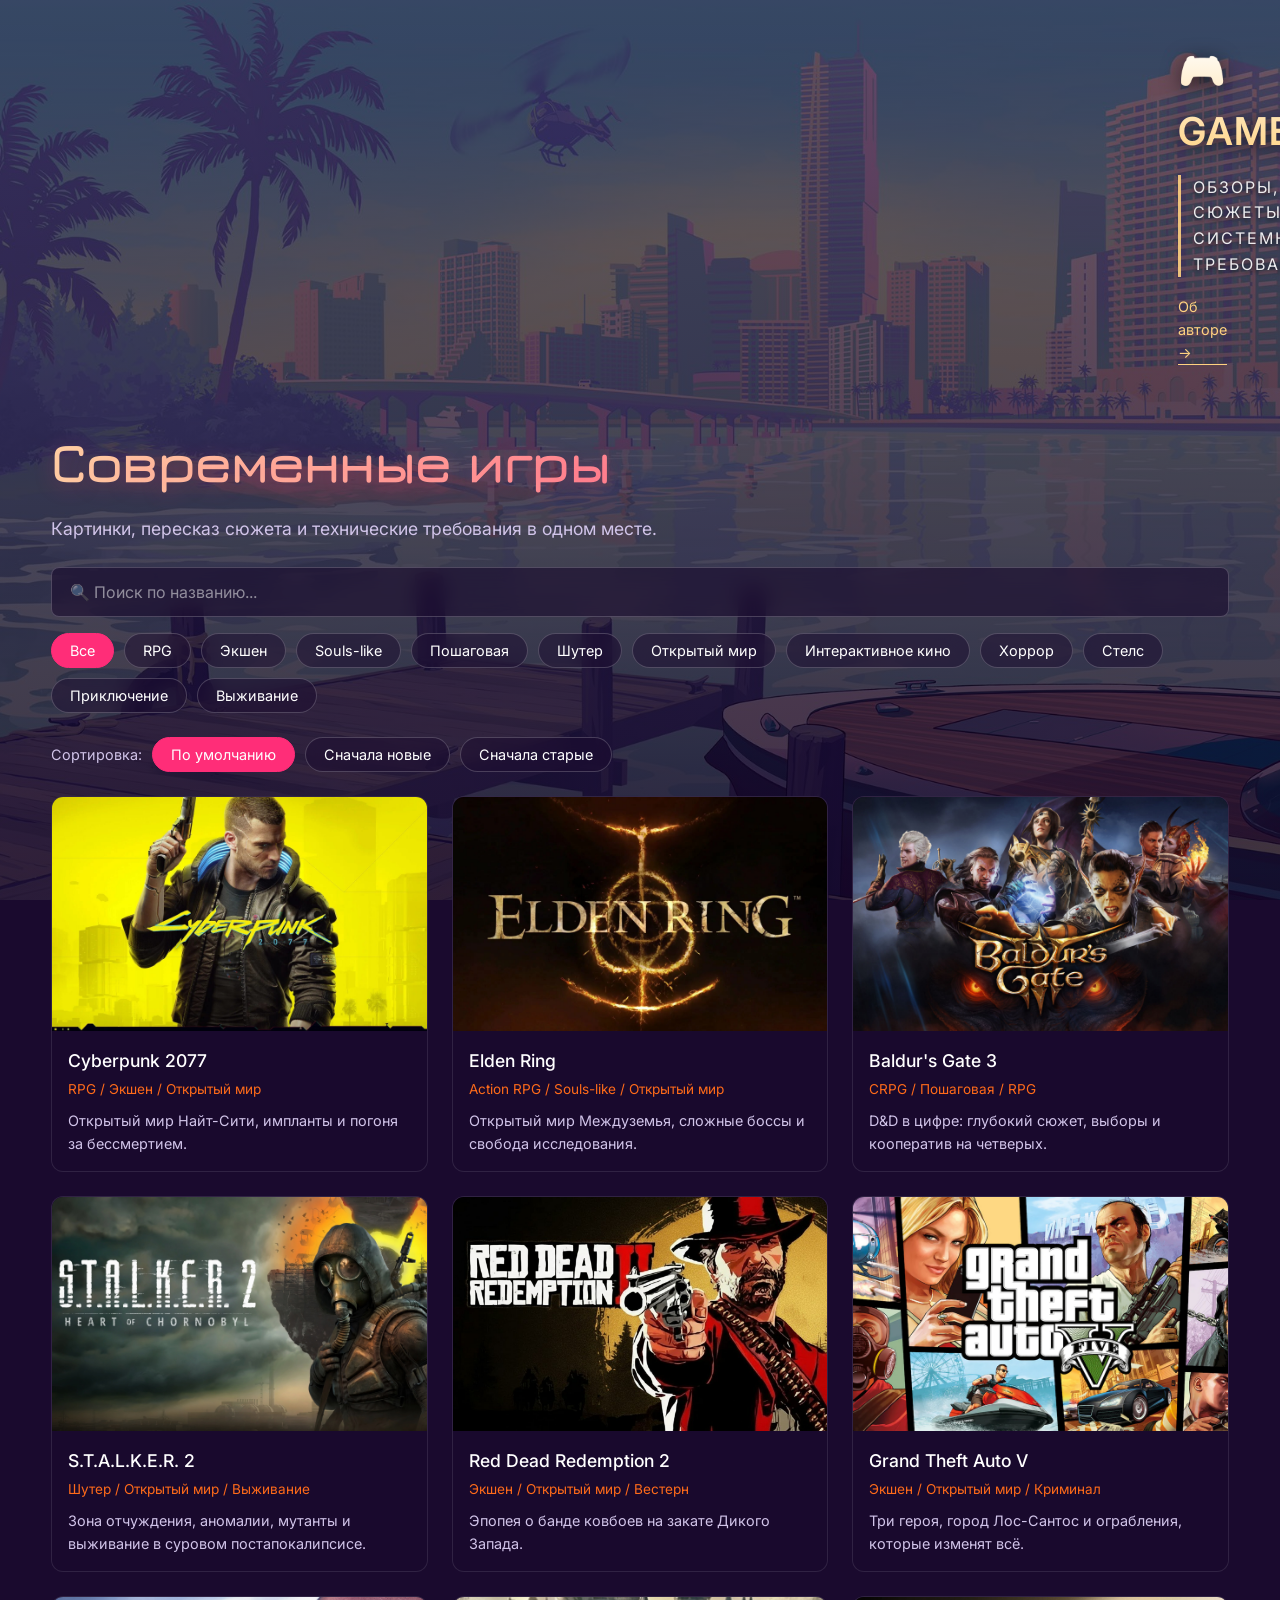
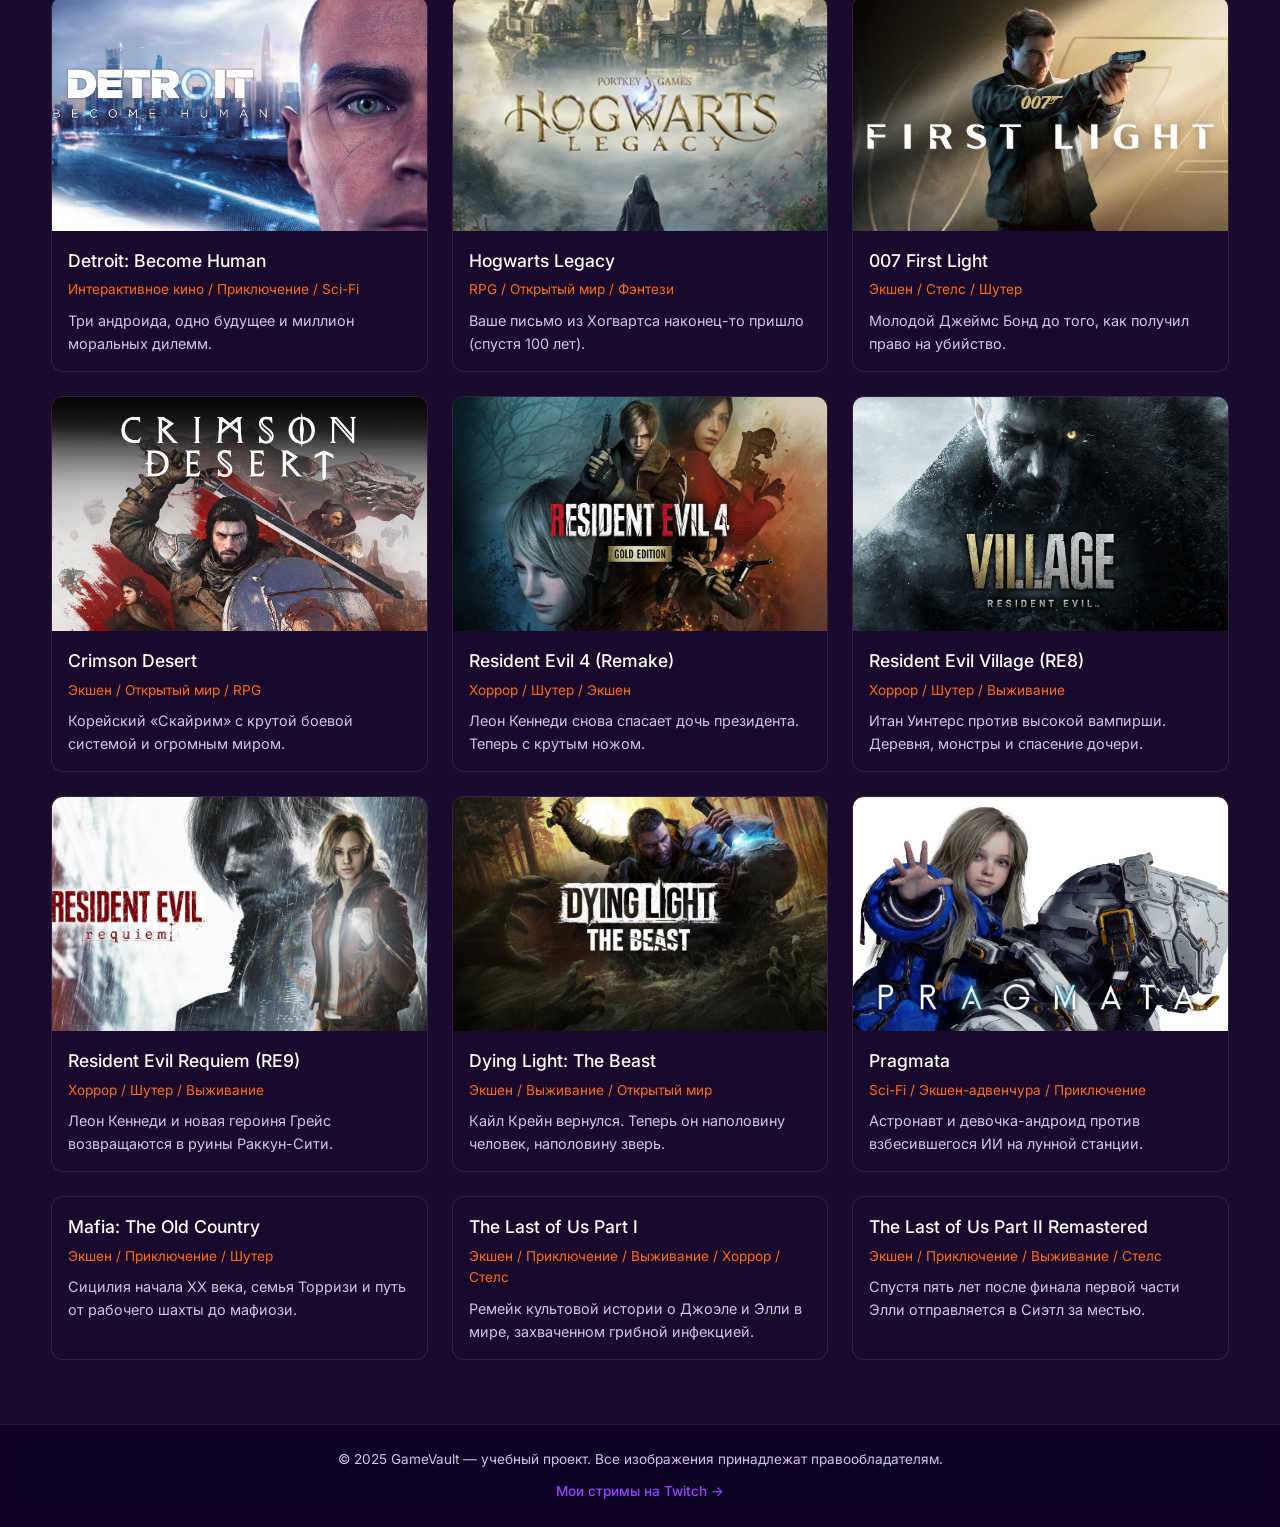
==== commit b1a96016: "Update index.html" ====
--- a/index.html
+++ b/index.html
@@ -14,7 +14,7 @@
   <title>GameVault — современные игры</title>
   <link rel="preconnect" href="https://fonts.googleapis.com">
   <link rel="preconnect" href="https://fonts.gstatic.com" crossorigin>
-  <link href="https://fonts.googleapis.com/css2?family=Inter:wght@400;500;600&display=swap" rel="stylesheet">
+  <link href="https://fonts.googleapis.com/css2?family=Inter:wght@400;500;600&family=Exo+2:ital,wght@1,700&family=Jura:wght@700&display=swap" rel="stylesheet">
   <link rel="stylesheet" href="style.css" />
 </head>
 <body>
--- a/style.css
+++ b/style.css
@@ -42,7 +42,7 @@
 .site-footer { text-align: center; padding: 24px; color: var(--text-dim); font-size: 0.85rem; border-top: 1px solid rgba(255, 255, 255, 0.1); background: rgba(13, 2, 33, 0.8); backdrop-filter: blur(10px); }
 
 /* ===== ГЛАВНАЯ ===== */
-.hero h1 { font-size: clamp(2.2rem, 5vw, 3.5rem); font-weight: 400; font-style: italic; margin-bottom: 8px; background: linear-gradient(90deg, #ffd6a5 0%, #ff2d78 100%); -webkit-background-clip: text; background-clip: text; -webkit-text-fill-color: transparent; color: transparent; text-shadow: 0 4px 20px rgba(255, 45, 120, 0.3); letter-spacing: -0.5px; }
+.hero h1 { font-family: 'Jura', 'Inter', sans-serif; font-size: clamp(2.2rem, 5vw, 3.5rem); font-weight: 700; font-style: normal; margin-bottom: 8px; background: linear-gradient(90deg, #ffd6a5 0%, #ff2d78 100%); -webkit-background-clip: text; background-clip: text; -webkit-text-fill-color: transparent; color: transparent; text-shadow: 0 4px 20px rgba(255, 45, 120, 0.3); letter-spacing: -0.5px; }
 .hero p { color: var(--text-dim); margin-bottom: 24px; font-weight: 400; font-size: 1.1rem; }
 
 .search-input { width: 100%; padding: 14px 18px; border-radius: 8px; border: 1px solid rgba(255, 255, 255, 0.2); background: rgba(26, 10, 46, 0.6); backdrop-filter: blur(10px); color: var(--text); font-family: 'Inter', sans-serif; font-size: 1rem; outline: none; margin-bottom: 16px; transition: border-color 0.2s; }
@@ -182,3 +182,118 @@
 .lb-prev { left: 24px; } .lb-next { right: 24px; }
 .lb-prev:hover, .lb-next:hover { background: var(--accent); border-color: var(--accent); }
 @media (max-width: 600px) { .lightbox { padding: 16px; } .lb-prev, .lb-next { width: 44px; height: 44px; font-size: 1.5rem; } .lb-close { width: 40px; height: 40px; top: 16px; right: 16px; } }
+/* =========================================
+   МОБИЛЬНАЯ ВЕРСИЯ (для экранов до 768px)
+   ========================================= */
+@media (max-width: 768px) {
+  
+  /* Шапка сайта */
+  .site-header { 
+    padding: 20px 5% 10px; 
+    align-items: center; /* Центрируем текст */
+    text-align: center;
+  }
+  .logo { 
+    font-size: 1.8rem; /* Уменьшаем логотип */
+  }
+  .tagline { 
+    font-size: 0.8rem; 
+    letter-spacing: 1px; 
+    border-left: none; /* Убираем полоску слева */
+    border-top: 2px solid var(--gold); /* Делаем полоску сверху */
+    padding-left: 0;
+    padding-top: 8px;
+    margin-top: 8px;
+  }
+  
+  /* Главная страница (Заголовок) */
+  .hero h1 { 
+    font-size: 2rem; 
+    text-align: center;
+  }
+  .hero p {
+    font-size: 1rem;
+    text-align: center;
+  }
+
+  /* Фильтры (кнопки) */
+  .filters { 
+    justify-content: center; /* Центрируем кнопки */
+    gap: 8px;
+    margin-bottom: 20px;
+  }
+  .filter-btn { 
+    padding: 6px 12px; /* Уменьшаем кнопки */
+    font-size: 0.8rem; 
+  }
+  
+  /* Блок сортировки */
+  .sort-controls {
+    justify-content: center;
+    flex-direction: column; /* Ставим друг под другом */
+    align-items: center !important;
+  }
+
+  /* Сетка игр (карточки) */
+  .games-grid {
+    grid-template-columns: 1fr; /* Карточки в один столбец */
+    gap: 16px;
+  }
+  .card-cover img {
+    aspect-ratio: 16 / 9; /* Чуть сплющиваем обложки */
+  }
+
+  /* Страница игры */
+  .detail-top {
+    grid-template-columns: 1fr; /* Обложка и текст друг под другом */
+    gap: 16px;
+    text-align: center;
+  }
+  .detail-cover {
+    max-width: 250px;
+    margin: 0 auto; /* Центрируем обложку */
+  }
+  .platforms {
+    justify-content: center;
+  }
+
+  /* Таблицы требований */
+  .req-grid-three {
+    grid-template-columns: 1fr; /* Таблицы в один столбец */
+  }
+  
+  /* Галерея скриншотов */
+  .gallery {
+    grid-template-columns: 1fr; /* Скриншоты в один столбец */
+  }
+
+  /* Таблица (чтобы текст не вылезал) */
+  .req-grid-three td {
+    font-size: 0.8rem;
+    padding: 10px;
+  }
+
+  /* Страница "Об авторе" */
+  .about-card {
+    padding: 20px;
+  }
+  .about-card h1 {
+    font-size: 1.5rem;
+  }
+  .about-text {
+    font-size: 1rem;
+  }
+  .about-avatar {
+    width: 140px;
+    height: 140px;
+  }
+
+  /* Кнопка наверх */
+  .scroll-top {
+    bottom: 20px;
+    right: 20px;
+    width: 40px;
+    height: 40px;
+    font-size: 1.2rem;
+  }
+}
